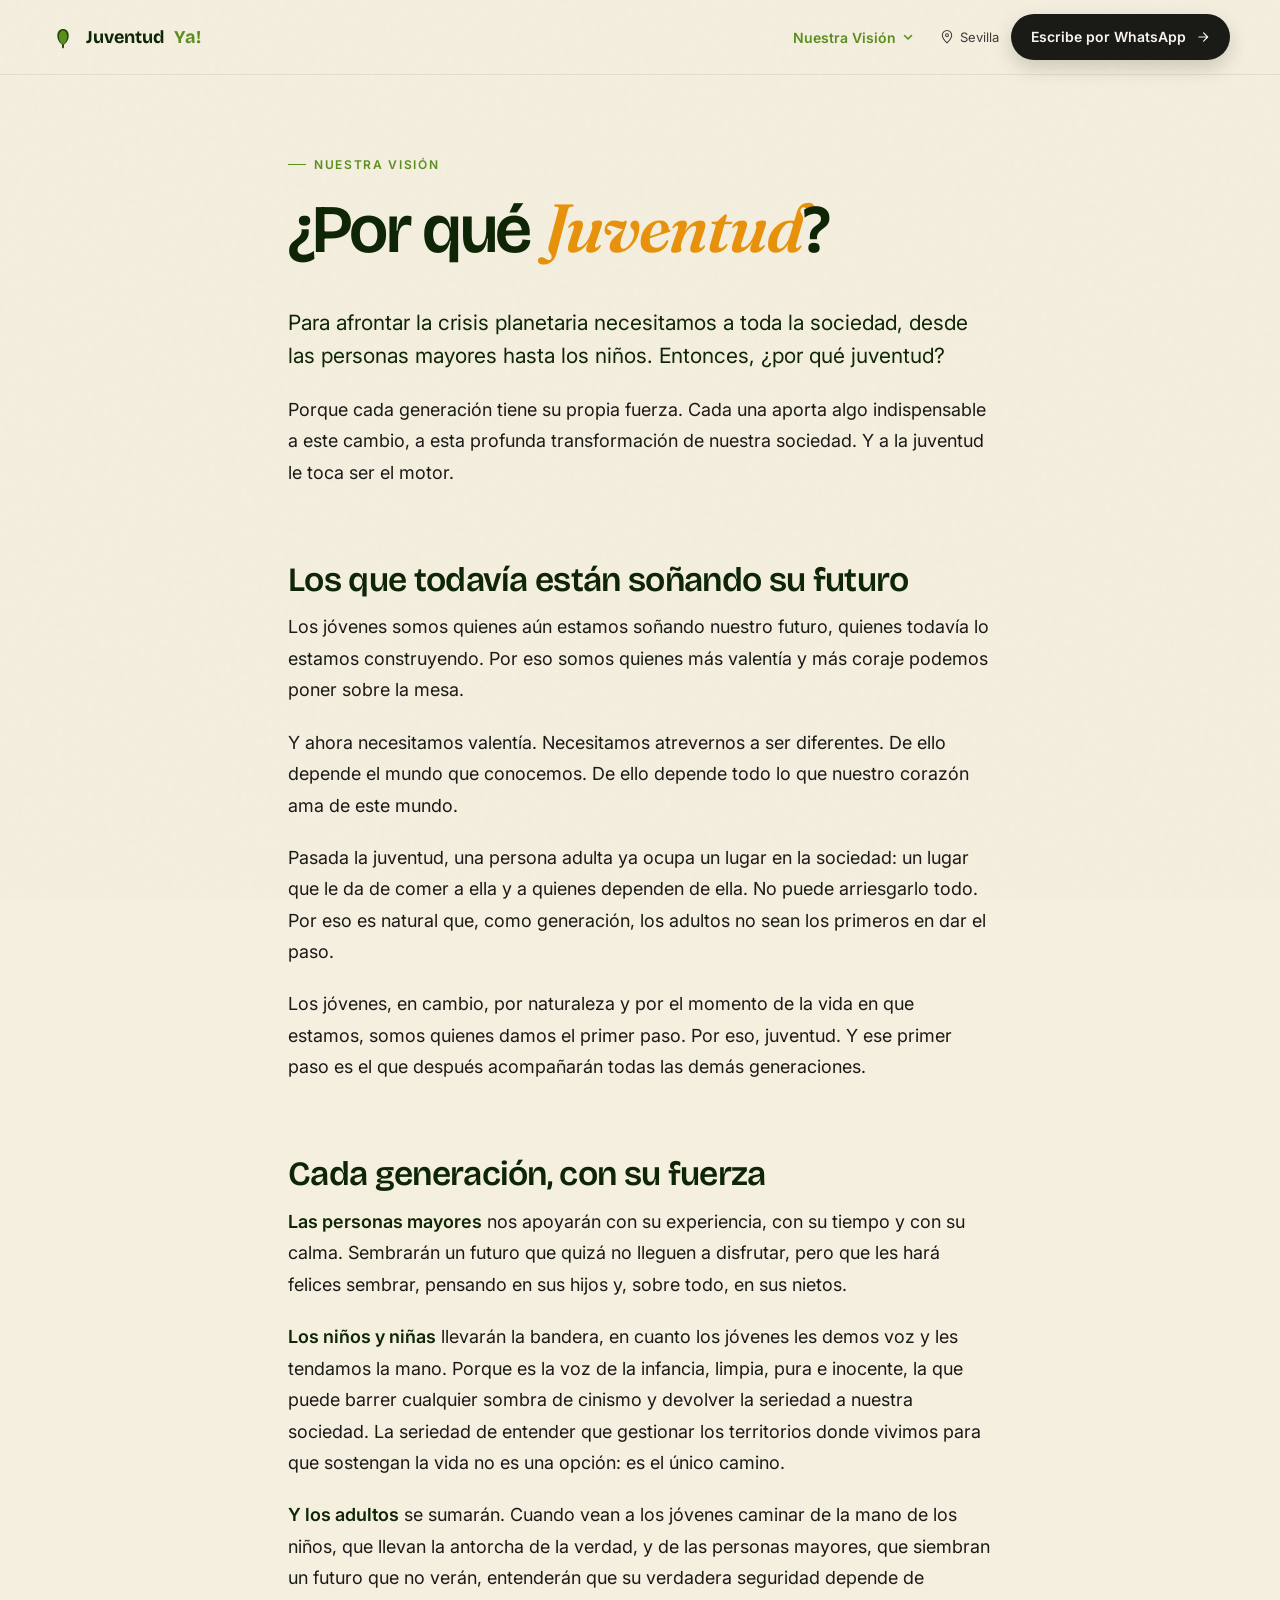
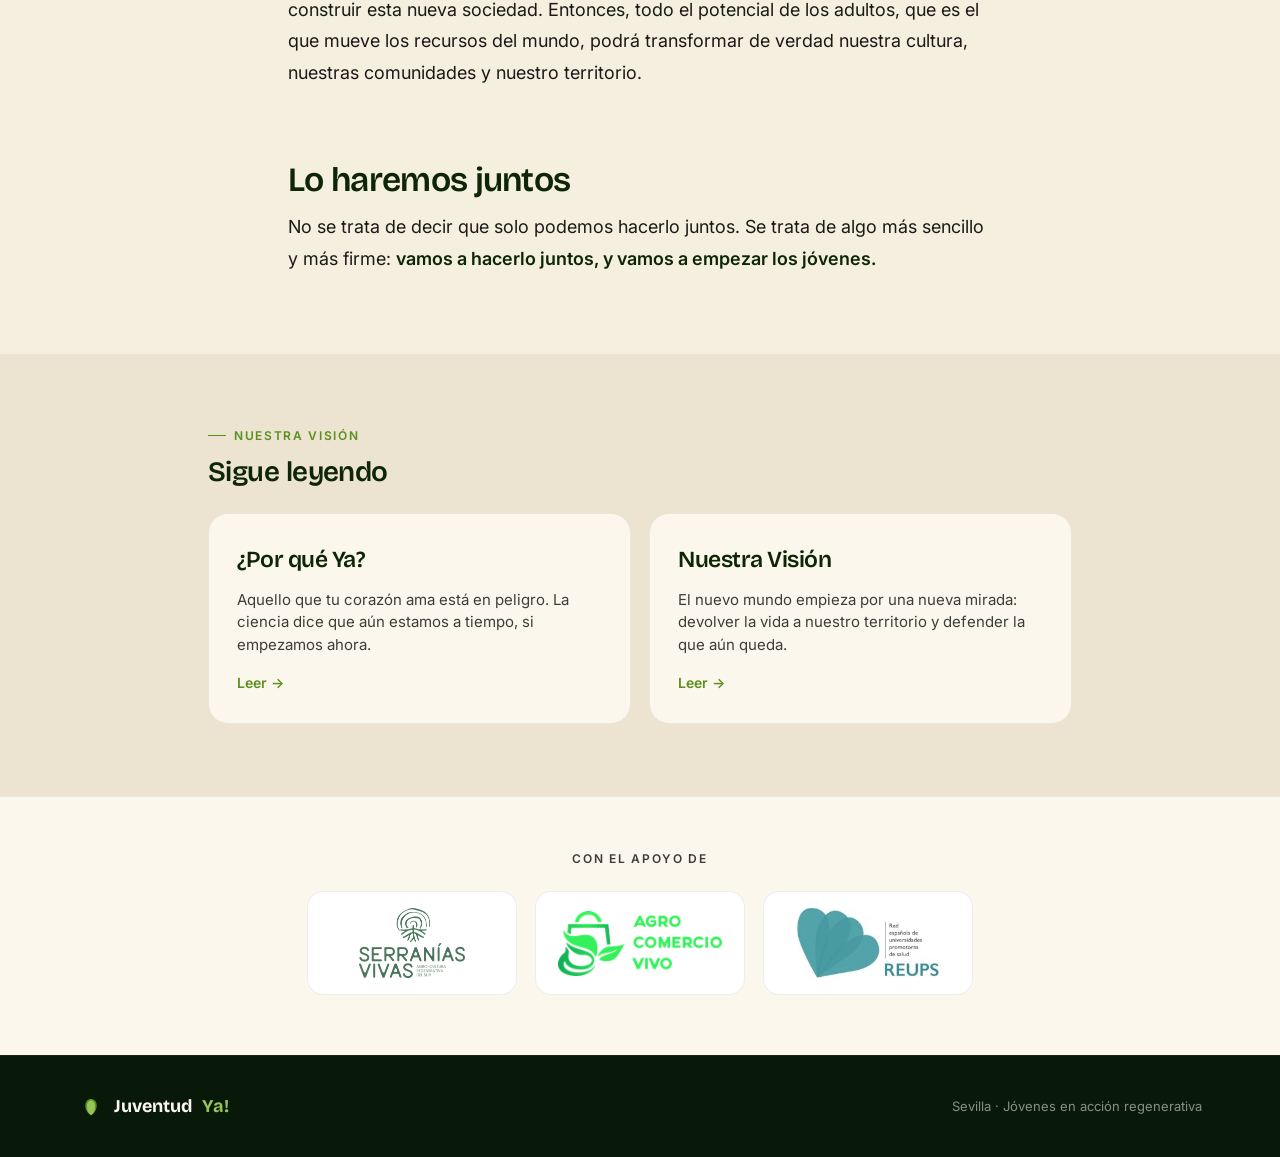
==== nuestra-vision/por-que-juventud/index.html @ a2356968 "Añadir sección Nuestra Visión y franja de apoyos - Menú desplegable "Nuestra Visión" en la barra de " ====
<!DOCTYPE html>
<html lang="es">
<head>
<meta charset="UTF-8">
<meta name="viewport" content="width=device-width, initial-scale=1.0">
<title>¿Por qué Juventud? — Juventud Ya!</title>
<meta name="description" content="Cada generación aporta su fuerza a la transformación de la sociedad. A la juventud le toca dar el primer paso.">
<meta name="theme-color" content="#F5EFE0">
<link rel="canonical" href="https://juventudya.com/nuestra-vision/por-que-juventud/">
<meta property="og:title" content="¿Por qué Juventud? — Juventud Ya!">
<meta property="og:description" content="Cada generación aporta su fuerza a la transformación de la sociedad. A la juventud le toca dar el primer paso.">
<meta property="og:type" content="article">
<meta property="og:locale" content="es_ES">
<meta property="og:url" content="https://juventudya.com/nuestra-vision/por-que-juventud/">
<meta property="og:site_name" content="Juventud Ya!">
<meta property="og:image" content="https://juventudya.com/og-image.png">
<meta property="og:image:width" content="1200">
<meta property="og:image:height" content="630">
<meta name="twitter:card" content="summary_large_image">
<meta name="twitter:image" content="https://juventudya.com/og-image.png">
<link rel="preconnect" href="https://fonts.googleapis.com">
<link rel="preconnect" href="https://fonts.gstatic.com" crossorigin>
<link href="https://fonts.googleapis.com/css2?family=Bricolage+Grotesque:opsz,wght@12..96,400;12..96,500;12..96,600;12..96,700;12..96,800&family=Fraunces:ital,opsz,wght@1,9..144,500;1,9..144,600&family=Inter:wght@400;500;600&display=swap" rel="stylesheet">
<link rel="stylesheet" href="/assets/css/comun.css">
<script src="/assets/js/comun.js"></script>
</head>
<body>

<nav aria-label="Principal">
  <div class="wrap nav-inner">
    <a href="/" class="logo">
      <svg viewBox="0 0 32 32" fill="none" aria-hidden="true">
        <path d="M16 26C16 26 9 23 9 14C9 9 12 6 16 6C20 6 23 9 23 14C23 23 16 26 16 26Z" fill="#1F4509"/>
        <path d="M16 26C16 26 21 23 21 15C21 11 19 8 16 8C13 8 11 11 11 15C11 23 16 26 16 26Z" fill="#5C8F1E"/>
        <line x1="16" y1="26" x2="16" y2="29" stroke="#0E2606" stroke-width="2" stroke-linecap="round"/>
      </svg>
      Juventud <span class="ya">Ya!</span>
    </a>
    <div class="nav-right">
      <div class="nav-menu is-current">
        <button type="button" class="nav-menu-btn" aria-expanded="false" aria-controls="menu-vision">
          Nuestra Visión
          <svg viewBox="0 0 12 12" fill="none" aria-hidden="true"><path d="m2.5 4.5 3.5 3.5 3.5-3.5" stroke="currentColor" stroke-width="1.6" stroke-linecap="round" stroke-linejoin="round"/></svg>
        </button>
        <ul class="nav-menu-list" id="menu-vision">
          <li><a href="/nuestra-vision/por-que-juventud/" aria-current="page">¿Por qué Juventud?</a></li>
          <li><a href="/nuestra-vision/por-que-ya/">¿Por qué Ya?</a></li>
          <li><a href="/nuestra-vision/vision/">Visión</a></li>
        </ul>
      </div>
      <div class="nav-cta">
        <span class="nav-loc">
          <svg viewBox="0 0 24 24" fill="none" aria-hidden="true"><path d="M12 22s8-7.5 8-13a8 8 0 1 0-16 0c0 5.5 8 13 8 13Z" stroke="currentColor" stroke-width="1.8"/><circle cx="12" cy="9" r="2.5" stroke="currentColor" stroke-width="1.8"/></svg>
          Sevilla
        </span>
        <a data-wa href="https://wa.me/34625168057" class="btn btn-primary nav-wa" style="padding:12px 20px; font-size:14px;" aria-label="Escribe por WhatsApp">
          <svg class="wa-icon" width="18" height="18" viewBox="0 0 24 24" fill="currentColor" aria-hidden="true"><path d="M12 2C6.5 2 2 6.5 2 12c0 1.8.5 3.5 1.3 5L2 22l5.2-1.4c1.5.8 3.1 1.2 4.8 1.2 5.5 0 10-4.5 10-10S17.5 2 12 2Z"/></svg>
          <span class="wa-text">Escribe por WhatsApp</span>
          <svg class="arrow" width="14" height="14" viewBox="0 0 24 24" fill="none" aria-hidden="true"><path d="M5 12h14M13 5l7 7-7 7" stroke="currentColor" stroke-width="2" stroke-linecap="round" stroke-linejoin="round"/></svg>
        </a>
      </div>
    </div>
  </div>
</nav>

<main>
  <article>
    <header class="articulo-head">
      <div class="wrap">
        <span class="eyebrow">Nuestra Visión</span>
        <h1>¿Por qué <em>Juventud</em>?</h1>
      </div>
    </header>
    <div class="articulo-body">
      <div class="wrap prosa">
<p>Para afrontar la crisis planetaria necesitamos a toda la sociedad, desde las personas mayores hasta los niños. Entonces, ¿por qué juventud?</p>
<p>Porque cada generación tiene su propia fuerza. Cada una aporta algo indispensable a este cambio, a esta profunda transformación de nuestra sociedad. Y a la juventud le toca ser el motor.</p>
<h2>Los que todavía están soñando su futuro</h2>
<p>Los jóvenes somos quienes aún estamos soñando nuestro futuro, quienes todavía lo estamos construyendo. Por eso somos quienes más valentía y más coraje podemos poner sobre la mesa.</p>
<p>Y ahora necesitamos valentía. Necesitamos atrevernos a ser diferentes. De ello depende el mundo que conocemos. De ello depende todo lo que nuestro corazón ama de este mundo.</p>
<p>Pasada la juventud, una persona adulta ya ocupa un lugar en la sociedad: un lugar que le da de comer a ella y a quienes dependen de ella. No puede arriesgarlo todo. Por eso es natural que, como generación, los adultos no sean los primeros en dar el paso.</p>
<p>Los jóvenes, en cambio, por naturaleza y por el momento de la vida en que estamos, somos quienes damos el primer paso. Por eso, juventud. Y ese primer paso es el que después acompañarán todas las demás generaciones.</p>
<h2>Cada generación, con su fuerza</h2>
<p><strong>Las personas mayores</strong> nos apoyarán con su experiencia, con su tiempo y con su calma. Sembrarán un futuro que quizá no lleguen a disfrutar, pero que les hará felices sembrar, pensando en sus hijos y, sobre todo, en sus nietos.</p>
<p><strong>Los niños y niñas</strong> llevarán la bandera, en cuanto los jóvenes les demos voz y les tendamos la mano. Porque es la voz de la infancia, limpia, pura e inocente, la que puede barrer cualquier sombra de cinismo y devolver la seriedad a nuestra sociedad. La seriedad de entender que gestionar los territorios donde vivimos para que sostengan la vida no es una opción: es el único camino.</p>
<p><strong>Y los adultos</strong> se sumarán. Cuando vean a los jóvenes caminar de la mano de los niños, que llevan la antorcha de la verdad, y de las personas mayores, que siembran un futuro que no verán, entenderán que su verdadera seguridad depende de construir esta nueva sociedad. Entonces, todo el potencial de los adultos, que es el que mueve los recursos del mundo, podrá transformar de verdad nuestra cultura, nuestras comunidades y nuestro territorio.</p>
<h2>Lo haremos juntos</h2>
<p>No se trata de decir que solo podemos hacerlo juntos. Se trata de algo más sencillo y más firme: <strong>vamos a hacerlo juntos, y vamos a empezar los jóvenes.</strong></p>
      </div>
    </div>
  </article>

  <section class="mas-lecturas" aria-labelledby="mas-titulo">
    <div class="wrap">
      <span class="eyebrow">Nuestra Visión</span>
      <h2 id="mas-titulo">Sigue leyendo</h2>
      <div class="mas-grid">
      <a class="mas-card" href="/nuestra-vision/por-que-ya/">
        <strong>¿Por qué Ya?</strong>
        <p>Aquello que tu corazón ama está en peligro. La ciencia dice que aún estamos a tiempo, si empezamos ahora.</p>
        <span class="leer">Leer →</span>
      </a>
      <a class="mas-card" href="/nuestra-vision/vision/">
        <strong>Nuestra Visión</strong>
        <p>El nuevo mundo empieza por una nueva mirada: devolver la vida a nuestro territorio y defender la que aún queda.</p>
        <span class="leer">Leer →</span>
      </a>
      </div>
    </div>
  </section>
</main>

<section class="apoyos" aria-labelledby="apoyos-titulo">
  <div class="wrap apoyos-inner">
    <h2 id="apoyos-titulo">Con el apoyo de</h2>
    <ul class="apoyos-list">
      <li><a href="https://serraniasvivas.org/" target="_blank" rel="noopener" title="Serranías Vivas (se abre en una pestaña nueva)">
        <img src="/assets/logos/serranias-vivas.webp" alt="Serranías Vivas" width="211" height="140" loading="lazy" decoding="async">
      </a></li>
      <li><a href="https://agrocomerciovivo.es/" target="_blank" rel="noopener" title="Agro Comercio Vivo (se abre en una pestaña nueva)">
        <img src="/assets/logos/agro-comercio-vivo.webp" alt="Agro Comercio Vivo" width="354" height="140" loading="lazy" decoding="async">
      </a></li>
      <li><a href="https://unisaludables.com/2026/06/22/en-sevilla-la-iniciativa-juventud-ya-se-lanza-a-la-accion/" target="_blank" rel="noopener" title="REUPS — Red Española de Universidades Promotoras de Salud (se abre en una pestaña nueva)">
        <img src="/assets/logos/reups.webp" alt="REUPS — Red Española de Universidades Promotoras de Salud" width="241" height="119" loading="lazy" decoding="async">
      </a></li>
    </ul>
  </div>
</section>

<footer>
  <div class="wrap footer-inner">
    <div class="logo">
      <svg viewBox="0 0 32 32" fill="none" aria-hidden="true">
        <path d="M16 26C16 26 9 23 9 14C9 9 12 6 16 6C20 6 23 9 23 14C23 23 16 26 16 26Z" fill="#5C8F1E"/>
        <path d="M16 26C16 26 21 23 21 15C21 11 19 8 16 8C13 8 11 11 11 15C11 23 16 26 16 26Z" fill="#97C459"/>
      </svg>
      Juventud <span class="ya" style="color:#97C459;">Ya!</span>
    </div>
    <div>Sevilla · Jóvenes en acción regenerativa</div>
  </div>
</footer>

</body>
</html>
---- assets/css/comun.css ----
/* Estilos compartidos por todas las páginas de juventudya.com:
   colores, tipografía, botones, barra de navegación, apoyos y pie. */

:root{
  --crema: #F5EFE0;
  --crema-claro: #FBF7EC;
  --crema-mid: #ECE4D0;
  --bosque-deep: #0E2606;
  --bosque: #1F4509;
  --bosque-2: #2D5E11;
  --fresco: #5C8F1E;
  --brote: #97C459;
  --brote-claro: #C9DDA5;
  --amber: #E8920C;
  --amber-deep: #B36B05;
  --terra: #B84A1B;
  --carbon: #1A1A17;
  --carbon-2: #3D3D38;
  --rojo-bg: #F4DBD4;
  --rojo-tx: #6E2814;
  --verde-bg: #E2EBCB;
  --verde-tx: #1F4509;
  --display: "Bricolage Grotesque", -apple-system, sans-serif;
  --body: "Inter", -apple-system, sans-serif;
  --serif: "Fraunces", Georgia, serif;
}
*{box-sizing:border-box; margin:0; padding:0;}
html{scroll-behavior:smooth;}
body{
  font-family: var(--body);
  background: var(--crema);
  color: var(--carbon);
  line-height:1.6;
  -webkit-font-smoothing: antialiased;
  overflow-x: hidden;
}
body::before{
  content:""; position:fixed; inset:0; pointer-events:none; z-index:1000;
  background-image: url("data:image/svg+xml,%3Csvg viewBox='0 0 200 200' xmlns='http://www.w3.org/2000/svg'%3E%3Cfilter id='n'%3E%3CfeTurbulence type='fractalNoise' baseFrequency='0.85' numOctaves='2' stitchTiles='stitch'/%3E%3CfeColorMatrix values='0 0 0 0 0.1 0 0 0 0 0.1 0 0 0 0 0.05 0 0 0 0.4 0'/%3E%3C/filter%3E%3Crect width='100%25' height='100%25' filter='url(%23n)'/%3E%3C/svg%3E");
  opacity: .04; mix-blend-mode: multiply;
}
img,svg{max-width:100%; display:block;}
.wrap{max-width:1180px; margin:0 auto; padding:0 28px;}
a{color:inherit; text-decoration:none;}
a:focus-visible, button:focus-visible, input:focus-visible{ outline:2px solid var(--amber); outline-offset:3px; }
@media (prefers-reduced-motion: reduce){ html{scroll-behavior:auto;} *{transition:none !important;} }

h1,h2,h3{ font-family: var(--display); font-weight:600; letter-spacing:-.02em; line-height:1.05; }
.eyebrow{
  font-family: var(--body);
  font-size:12px; font-weight:600; letter-spacing:.14em; text-transform:uppercase;
  color: var(--fresco);
  display:inline-flex; align-items:center; gap:8px;
}
.eyebrow::before{
  content:""; width:18px; height:1px; background: var(--fresco);
}

.ya-stamp{
  display:inline-block; font-family: var(--serif); font-style: italic;
  font-weight: 600; color: var(--amber);
  transform: rotate(-4deg) translateY(-2px);
  position: relative;
}
.ya-stamp::after{
  content:""; position:absolute; left:-6px; right:-6px; bottom:6%; height:30%;
  background: rgba(232,146,12,.18); border-radius: 3px; z-index:-1;
  transform: rotate(1.5deg);
}

.btn{
  display:inline-flex; align-items:center; justify-content:center; gap:10px;
  padding:16px 26px; border-radius:48px; font-family:var(--body);
  font-weight:600; font-size:15px; text-decoration:none; border:none;
  cursor:pointer; transition: all .22s ease;
}
.btn-primary{
  background: var(--carbon); color: var(--crema-claro);
  box-shadow: 0 8px 20px rgba(14,38,6,.18);
}
.btn-primary:hover{ background: var(--bosque); transform: translateY(-2px); box-shadow: 0 14px 30px rgba(14,38,6,.28);}
.btn-primary .arrow{ transition: transform .25s ease; }
.btn-primary:hover .arrow{ transform: translateX(4px); }
.btn-ghost-dark{
  background: transparent; color: var(--bosque-deep);
  border: 1.5px solid rgba(14,38,6,.25);
}
.btn-ghost-dark:hover{ background: var(--crema-mid); border-color: var(--bosque-deep); }
.btn-ghost-light{
  background: transparent; color: var(--crema-claro);
  border: 1.5px solid rgba(245,239,224,.35);
}
.btn-ghost-light:hover{ background: rgba(245,239,224,.08); border-color: var(--crema-claro); }
.btn-amber{
  background: var(--amber); color: #2A1700;
  box-shadow: 0 8px 24px rgba(232,146,12,.32);
}
.btn-amber:hover{ transform: translateY(-2px); box-shadow: 0 14px 32px rgba(232,146,12,.42); }

nav{
  position: sticky; top:0; z-index: 100;
  background: rgba(245,239,224,.85);
  backdrop-filter: blur(12px);
  -webkit-backdrop-filter: blur(12px);
  border-bottom: 1px solid rgba(14,38,6,.08);
}
.nav-inner{
  display:flex; align-items:center; justify-content:space-between;
  padding:14px 0;
}
.logo{ display:flex; align-items:center; gap:10px; font-family: var(--display); font-weight:700; font-size:18px; color: var(--bosque-deep); }
.logo svg{ width:26px; height:26px;}
.logo .ya{ color: var(--fresco); }
.nav-cta{ display:flex; align-items:center; gap:12px; }
.nav-loc{
  font-size:13px; color: var(--carbon-2);
  display:inline-flex; align-items:center; gap:6px;
}
.nav-loc svg{ width:14px; height:14px; }

footer{
  background: #08190A;
  color: rgba(245,239,224,.55); padding: 36px 0;
  border-top: 1px solid rgba(245,239,224,.06);
}
.footer-inner{
  display:flex; align-items: center; justify-content: space-between;
  flex-wrap: wrap; gap: 18px; font-size: 13px;
}
.footer-inner .logo{ color: var(--crema-claro);}
.footer-inner a:hover{ color: var(--brote); }

/* ---------- Navegación: menú "Nuestra Visión" ---------- */
.nav-right{ display:flex; align-items:center; gap:22px; }
.nav-menu{ position:relative; }
.nav-menu-btn{
  display:inline-flex; align-items:center; gap:6px;
  background:none; border:none; cursor:pointer; padding:8px 4px;
  font-family: var(--body); font-size:14px; font-weight:600; color: var(--bosque-deep);
}
.nav-menu-btn svg{ width:12px; height:12px; transition: transform .2s ease; }
.nav-menu-btn:hover, .nav-menu.is-current .nav-menu-btn{ color: var(--fresco); }
.nav-menu-list{
  position:absolute; top:calc(100% + 10px); left:50%;
  transform: translate(-50%, 6px);
  min-width:240px; list-style:none; padding:8px;
  background: var(--crema-claro);
  border:1px solid rgba(14,38,6,.1); border-radius:16px;
  box-shadow: 0 18px 40px rgba(14,38,6,.14);
  opacity:0; visibility:hidden; transition: opacity .18s ease, transform .18s ease, visibility .18s;
}
/* Puente invisible para que el menú no se cierre al bajar el ratón */
.nav-menu-list::before{ content:""; position:absolute; left:0; right:0; top:-12px; height:12px; }
.nav-menu.is-open .nav-menu-list{ opacity:1; visibility:visible; transform: translate(-50%, 0); }
@media (hover: hover){
  .nav-menu:hover .nav-menu-list{ opacity:1; visibility:visible; transform: translate(-50%, 0); }
  .nav-menu:hover .nav-menu-btn svg{ transform: rotate(180deg); }
}
.nav-menu.is-open .nav-menu-btn svg{ transform: rotate(180deg); }
.nav-menu-list a{
  display:block; padding:11px 14px; border-radius:10px;
  font-size:14.5px; font-weight:500; color: var(--bosque-deep);
}
.nav-menu-list a:hover{ background: var(--crema-mid); }
.nav-menu-list a[aria-current="page"]{ background: var(--verde-bg); color: var(--verde-tx); font-weight:600; }

.nav-wa .wa-icon{ display:none; }

@media (max-width: 880px){
  .nav-loc{ display:none; }
}
@media (max-width: 640px){
  nav .wrap{ padding:0 20px; }
  .logo{ font-size:17px; }
  .nav-right{ gap:10px; }
  .nav-menu-list{ left:auto; right:-56px; transform: translateY(6px); }
  .nav-menu.is-open .nav-menu-list{ transform: translateY(0); }
  @media (hover: hover){ .nav-menu:hover .nav-menu-list{ transform: translateY(0); } }
  .nav-wa{ width:44px; height:44px; padding:0 !important; }
  .nav-wa .wa-text, .nav-wa .arrow{ display:none; }
  .nav-wa .wa-icon{ display:block; }
}

/* ---------- Con el apoyo de ---------- */
.apoyos{
  background: var(--crema-claro);
  border-top: 1px solid rgba(14,38,6,.08);
  padding: 56px 0 60px;
}
.apoyos-inner{ display:flex; flex-direction:column; align-items:center; gap:26px; text-align:center; }
.apoyos h2{
  font-family: var(--body); font-size:12px; font-weight:600;
  letter-spacing:.14em; text-transform:uppercase; color: var(--carbon-2);
}
.apoyos-list{
  list-style:none; display:flex; flex-wrap:wrap; justify-content:center; gap:18px;
}
.apoyos-list a{
  display:flex; align-items:center; justify-content:center;
  width:210px; height:104px; padding:16px 22px;
  background:#fff; border:1px solid rgba(14,38,6,.08); border-radius:16px;
  transition: transform .2s ease, box-shadow .2s ease, border-color .2s ease;
}
.apoyos-list a:hover{ transform: translateY(-3px); border-color: rgba(14,38,6,.18); box-shadow: 0 12px 26px rgba(14,38,6,.10); }
.apoyos-list img{ max-height:70px; width:auto; object-fit:contain; }
@media (max-width: 480px){
  .apoyos-list{ gap:12px; }
  .apoyos-list a{ width:calc(50% - 6px); min-width:150px; height:92px; padding:14px; }
  .apoyos-list li{ display:contents; }
}

/* ---------- Páginas de artículo (Nuestra Visión) ---------- */
.articulo-head{ padding: 72px 0 40px; }
.articulo-head .wrap, .articulo-body .wrap{ max-width: 760px; }
.articulo-head h1{
  font-size: clamp(40px, 7vw, 68px); color: var(--bosque-deep);
  margin-top: 18px; letter-spacing: -.035em;
}
.articulo-head h1 em{ font-family: var(--serif); font-style: italic; font-weight: 600; color: var(--amber); letter-spacing:-.02em; }
.articulo-body{ padding-bottom: 80px; }
.prosa{ font-size: 18px; line-height: 1.75; color: var(--carbon); }
.prosa > * + *{ margin-top: 1.15em; }
.prosa > p:first-child{ font-size: 21px; line-height: 1.6; color: var(--bosque-deep); }
.prosa h2{
  font-size: clamp(26px, 3.6vw, 34px); color: var(--bosque-deep);
  margin-top: 2.1em; line-height: 1.15;
}
.prosa h3{ font-size: 22px; color: var(--bosque); margin-top: 1.8em; line-height:1.25; }
.prosa h2 + *, .prosa h3 + *{ margin-top: .7em; }
.prosa strong{ font-weight: 600; color: var(--bosque-deep); }
.prosa a{ color: var(--bosque); text-decoration: underline; text-decoration-color: var(--brote); text-decoration-thickness: 2px; text-underline-offset: 3px; }
.prosa a:hover{ color: var(--fresco); }
.prosa ul{ padding-left: 1.2em; }
.prosa li + li{ margin-top: .6em; }
.prosa li::marker{ color: var(--fresco); }
.prosa .pausa{ text-align:center; color: var(--fresco); letter-spacing:.5em; font-size:22px; }
.prosa .cta-articulo{ margin-top: 1.6em; }
@media (max-width: 640px){
  .articulo-head{ padding: 48px 0 28px; }
  .prosa{ font-size: 17px; }
  .prosa > p:first-child{ font-size: 19px; }
}

.mas-lecturas{ background: var(--crema-mid); padding: 64px 0 72px; }
.mas-lecturas .wrap{ max-width: 920px; }
.mas-lecturas h2{ font-size: 28px; color: var(--bosque-deep); margin: 12px 0 26px; }
.mas-grid{ display:grid; grid-template-columns: repeat(2, 1fr); gap:18px; }
.mas-card{
  display:flex; flex-direction:column; gap:10px;
  background: var(--crema-claro); border:1px solid rgba(14,38,6,.08);
  border-radius: 20px; padding: 28px;
  transition: transform .2s ease, box-shadow .2s ease;
}
.mas-card:hover{ transform: translateY(-3px); box-shadow: 0 14px 30px rgba(14,38,6,.10); }
.mas-card strong{ font-family: var(--display); font-size: 23px; font-weight:600; color: var(--bosque-deep); letter-spacing:-.02em; }
.mas-card p{ font-size: 15px; color: var(--carbon-2); line-height:1.5; }
.mas-card .leer{ margin-top:auto; padding-top:6px; font-size:14px; font-weight:600; color: var(--fresco); }
@media (max-width: 720px){ .mas-grid{ grid-template-columns: 1fr; } }
.prosa a.btn{ color: var(--crema-claro); text-decoration:none; }
.prosa a.btn:hover{ color: var(--crema-claro); }
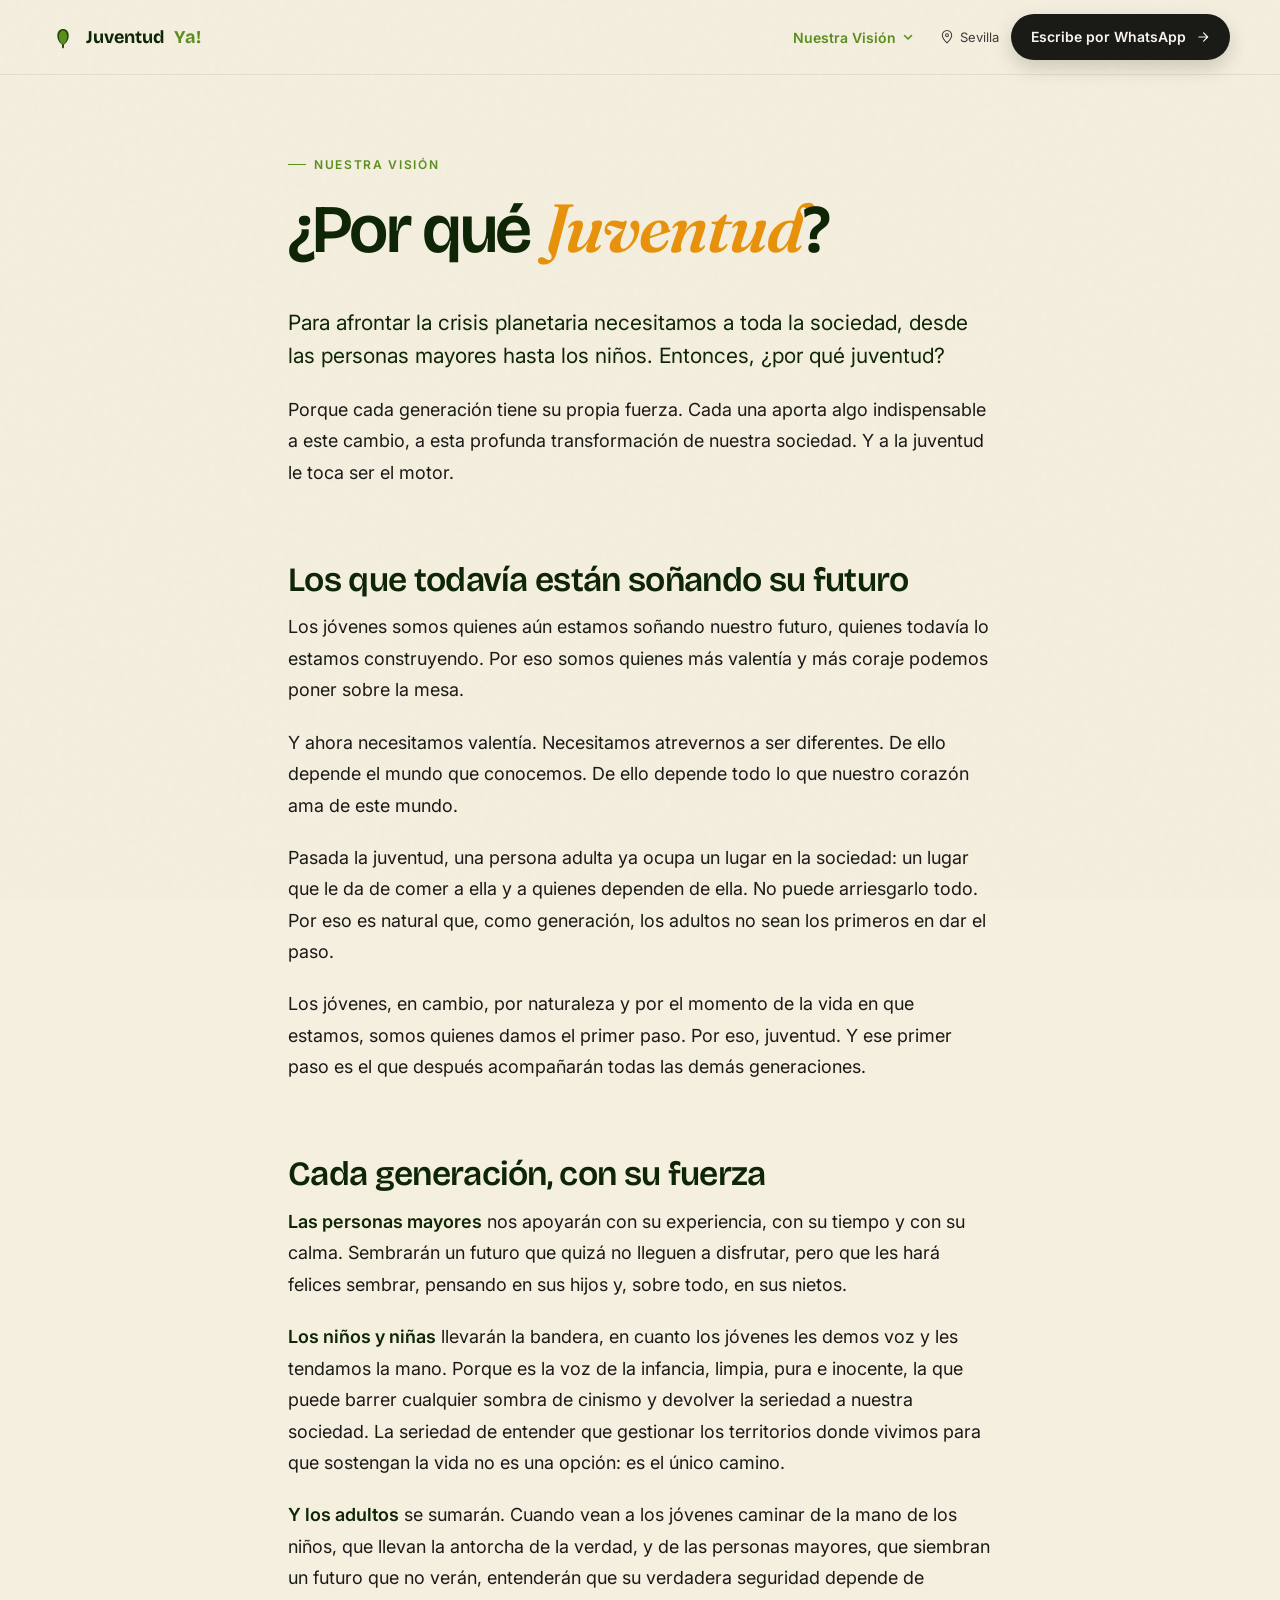
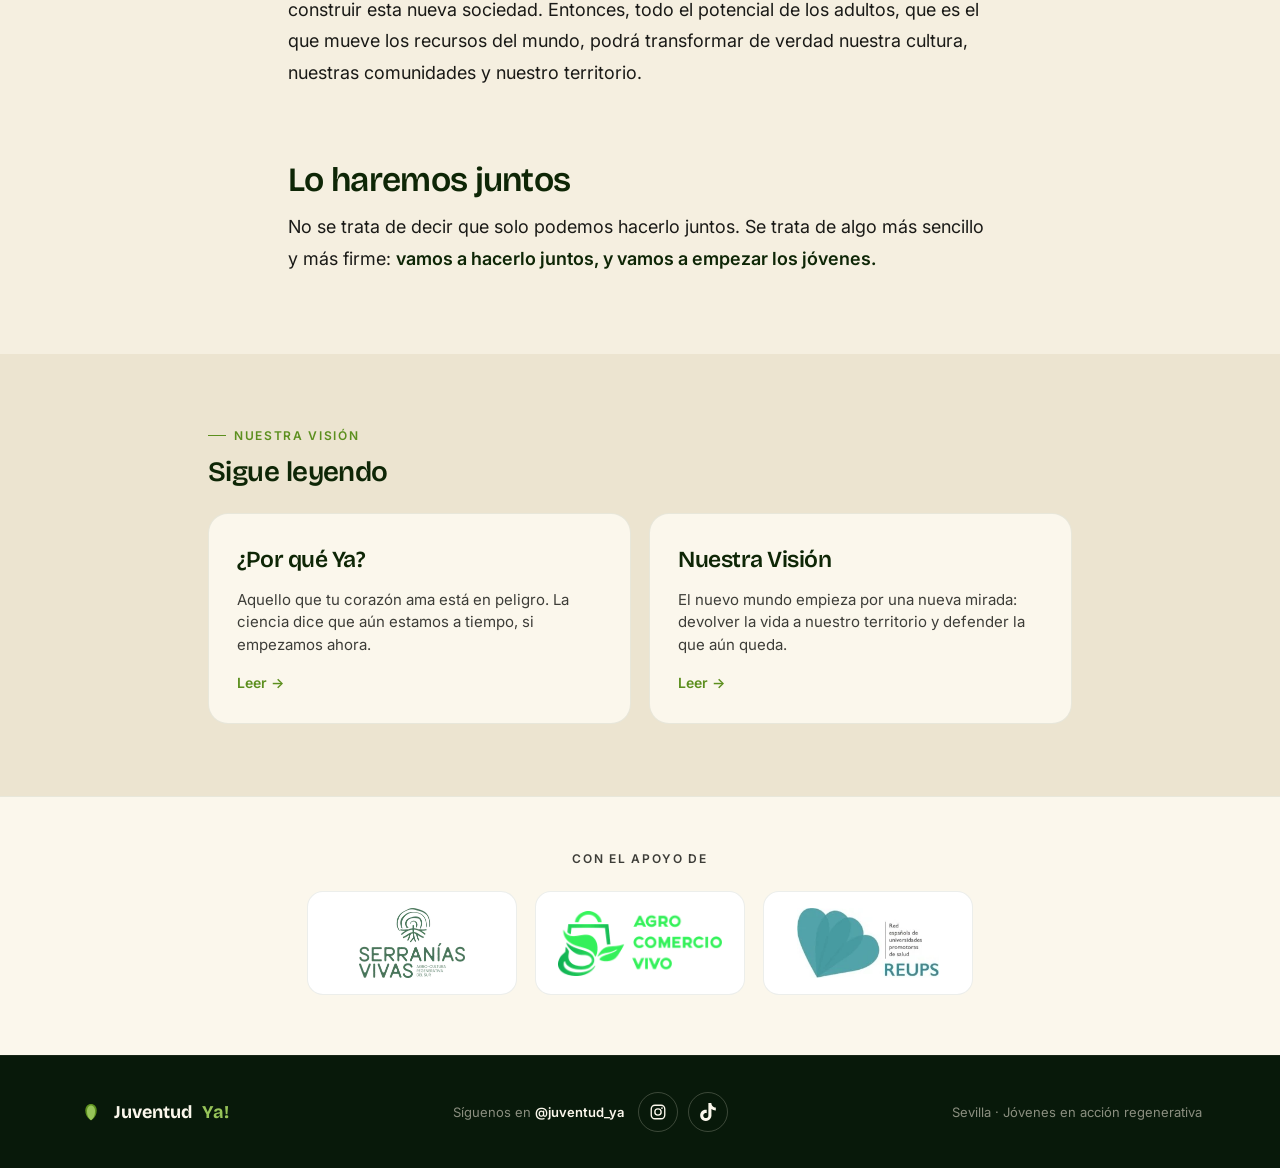
==== commit 60858a73: "Añadir enlaces a Instagram y TikTok (@juventud_ya) - Pie de todas las páginas: "Síguenos en @juventu" ====
--- a/nuestra-vision/por-que-juventud/index.html
+++ b/nuestra-vision/por-que-juventud/index.html
@@ -136,6 +136,11 @@
       </svg>
       Juventud <span class="ya" style="color:#97C459;">Ya!</span>
     </div>
+    <div class="redes">
+      <span class="redes-handle">Síguenos en <strong>@juventud_ya</strong></span>
+      <a class="red" href="https://www.instagram.com/juventud_ya/" target="_blank" rel="noopener me" aria-label="Instagram de Juventud Ya! (@juventud_ya)" title="Instagram"><svg viewBox="0 0 24 24" fill="none" aria-hidden="true"><rect x="3" y="3" width="18" height="18" rx="5" stroke="currentColor" stroke-width="1.8"/><circle cx="12" cy="12" r="4.2" stroke="currentColor" stroke-width="1.8"/><circle cx="17.3" cy="6.7" r="1.2" fill="currentColor"/></svg></a>
+      <a class="red" href="https://www.tiktok.com/@juventud_ya" target="_blank" rel="noopener me" aria-label="TikTok de Juventud Ya! (@juventud_ya)" title="TikTok"><svg viewBox="0 0 24 24" fill="currentColor" aria-hidden="true"><path d="M12.525.02c1.31-.02 2.61-.01 3.91-.02.08 1.53.63 3.09 1.75 4.17 1.12 1.11 2.7 1.62 4.24 1.79v4.03c-1.44-.05-2.89-.35-4.2-.97-.57-.26-1.1-.59-1.62-.93-.01 2.92.01 5.84-.02 8.75-.08 1.4-.54 2.79-1.35 3.94-1.31 1.92-3.58 3.17-5.91 3.21-1.43.08-2.86-.31-4.08-1.03-2.02-1.19-3.44-3.37-3.65-5.71-.02-.5-.03-1-.01-1.49.18-1.9 1.12-3.72 2.58-4.96 1.66-1.44 3.98-2.13 6.15-1.72.02 1.48-.04 2.96-.04 4.44-.99-.32-2.15-.23-3.02.37-.63.41-1.11 1.04-1.36 1.75-.21.51-.15 1.07-.14 1.61.24 1.64 1.82 3.02 3.5 2.87 1.12-.01 2.19-.66 2.77-1.61.19-.33.4-.67.41-1.06.1-1.79.06-3.57.07-5.36.01-4.03-.01-8.05.02-12.07z"/></svg></a>
+    </div>
     <div>Sevilla · Jóvenes en acción regenerativa</div>
   </div>
 </footer>
--- a/assets/css/comun.css
+++ b/assets/css/comun.css
@@ -258,3 +258,28 @@
 @media (max-width: 720px){ .mas-grid{ grid-template-columns: 1fr; } }
 .prosa a.btn{ color: var(--crema-claro); text-decoration:none; }
 .prosa a.btn:hover{ color: var(--crema-claro); }
+
+/* ---------- Redes sociales ---------- */
+.redes{ display:flex; align-items:center; gap:10px; }
+.redes-handle{ margin-right:4px; }
+.redes-handle strong{ color: var(--crema-claro); font-weight:600; }
+.red{
+  display:inline-flex; align-items:center; justify-content:center;
+  width:40px; height:40px; border-radius:50%;
+  color: var(--crema-claro); border:1px solid rgba(245,239,224,.22);
+  transition: background .2s ease, color .2s ease, border-color .2s ease, transform .2s ease;
+}
+.red svg{ width:18px; height:18px; }
+.red:hover{ background: var(--brote); border-color: var(--brote); color: var(--bosque-deep) !important; transform: translateY(-2px); }
+
+.final-redes{ margin-top: 44px; display:flex; flex-direction:column; align-items:center; gap:16px; }
+.final-redes p{ font-size:15px; color: rgba(245,239,224,.72); }
+.final-redes-btns{ display:flex; flex-wrap:wrap; justify-content:center; gap:12px; }
+.final-redes .btn{ padding:12px 22px; font-size:14px; }
+.final-redes .btn svg{ width:17px; height:17px; }
+
+@media (max-width: 640px){
+  .footer-inner{ flex-direction:column; text-align:center; }
+  .redes{ flex-wrap:wrap; justify-content:center; }
+  .redes-handle{ width:100%; margin:0 0 4px; }
+}
